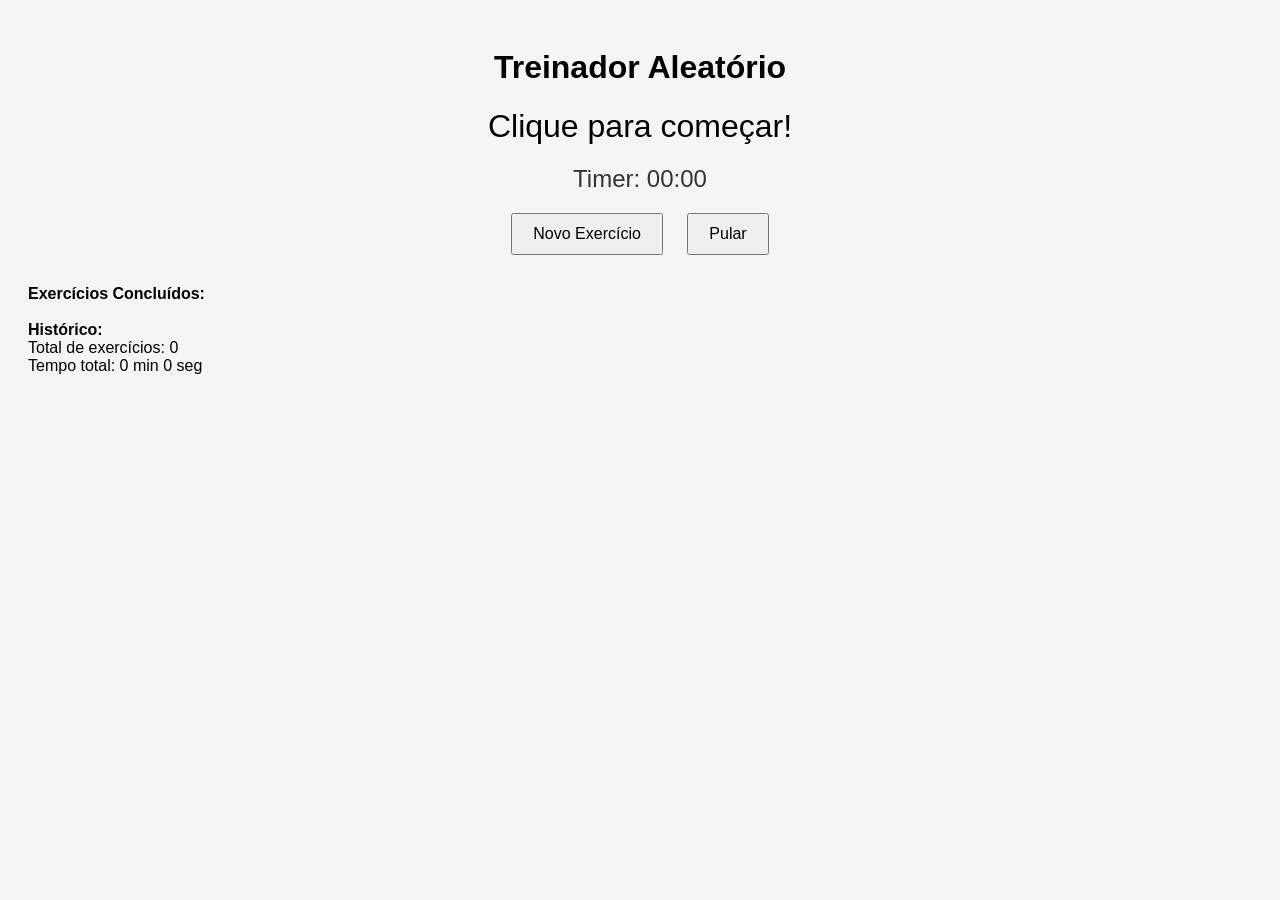
==== index.html @ 1ba65703 "mudando nome do arquivo" ====
<!DOCTYPE html>
<html lang="en">
<head>
    <meta charset="UTF-8">
    <meta name="viewport" content="width=device-width, initial-scale=1.0">
    <title>Exercício Aleatório</title>
    <style>
        body {
            font-family: Arial, sans-serif;
            text-align: center;
            padding: 20px;
            background-color: #f5f5f5;
        }
        #exercise {
            font-size: 2em;
            margin: 20px;
        }
        button {
            padding: 10px 20px;
            font-size: 1em;
            margin: 10px;
        }
        #timer {
            font-size: 1.5em;
            margin: 10px;
            color: #333;
        }
        #completed-list {
            margin-top: 20px;
            font-size: 1em;
            text-align: left;
        }
    </style>
</head>
<body>
    <h1>Treinador Aleatório</h1>
    <div id="exercise">Clique para começar!</div>
    <div id="timer">Timer: 00:00</div>
    <button onclick="startExercise()">Novo Exercício</button>
    <button onclick="skipExercise()">Pular</button>
    <div id="completed-list">Exercícios Concluídos:</div>

    <script src="script.js"></script>
</body>
</html>
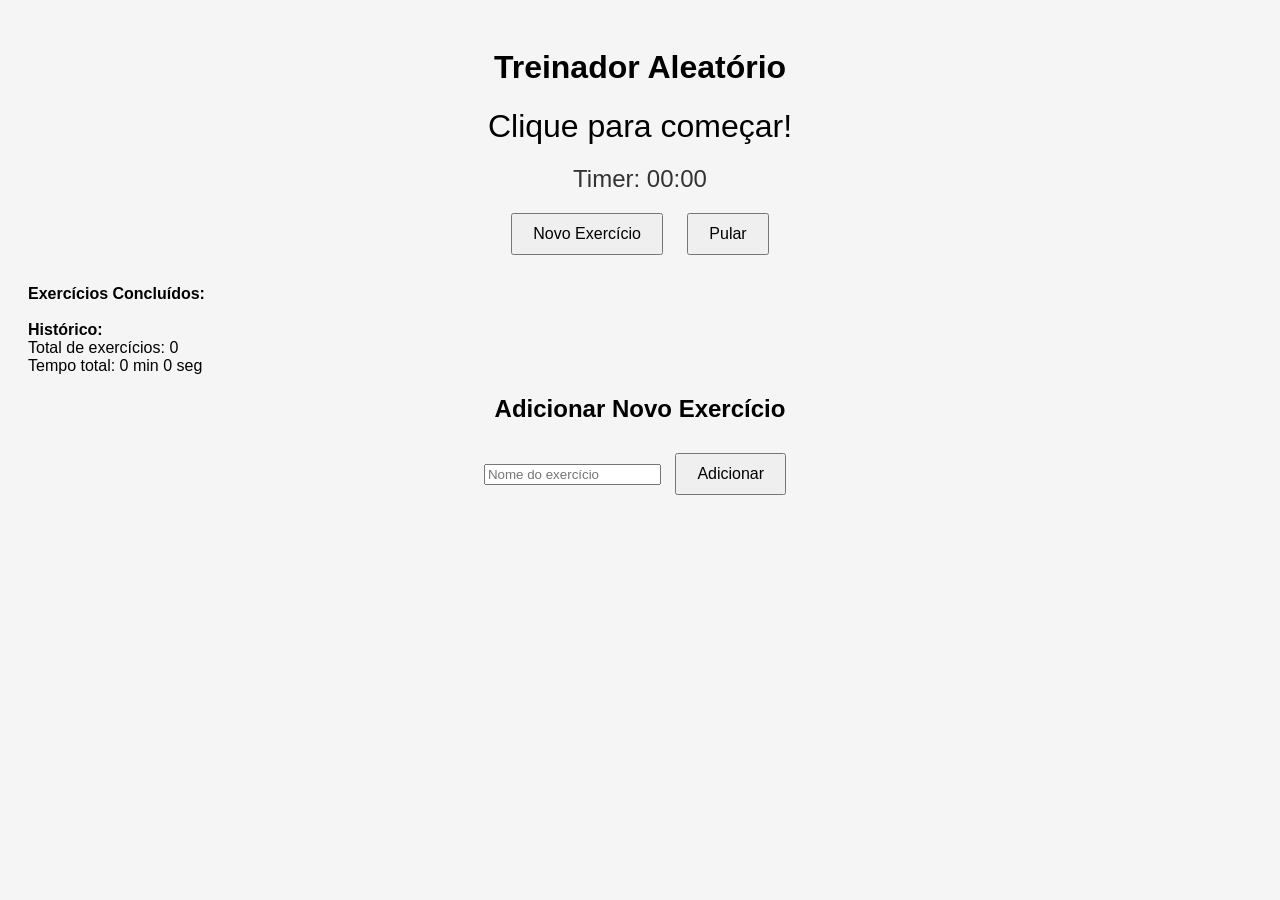
==== commit 7ade19ed: "adc campo de cadastro de exes" ====
--- a/index.html
+++ b/index.html
@@ -40,6 +40,14 @@
     <button onclick="skipExercise()">Pular</button>
     <div id="completed-list">Exercícios Concluídos:</div>
 
+
+    <!-- Formulário para adicionar novos exercícios -->
+    <div id="new-exercise-form">
+        <h2>Adicionar Novo Exercício</h2>
+        <input type="text" id="newExerciseInput" placeholder="Nome do exercício">
+        <button onclick="addNewExercise()">Adicionar</button>
+    </div>
+
     <script src="script.js"></script>
 </body>
 </html>
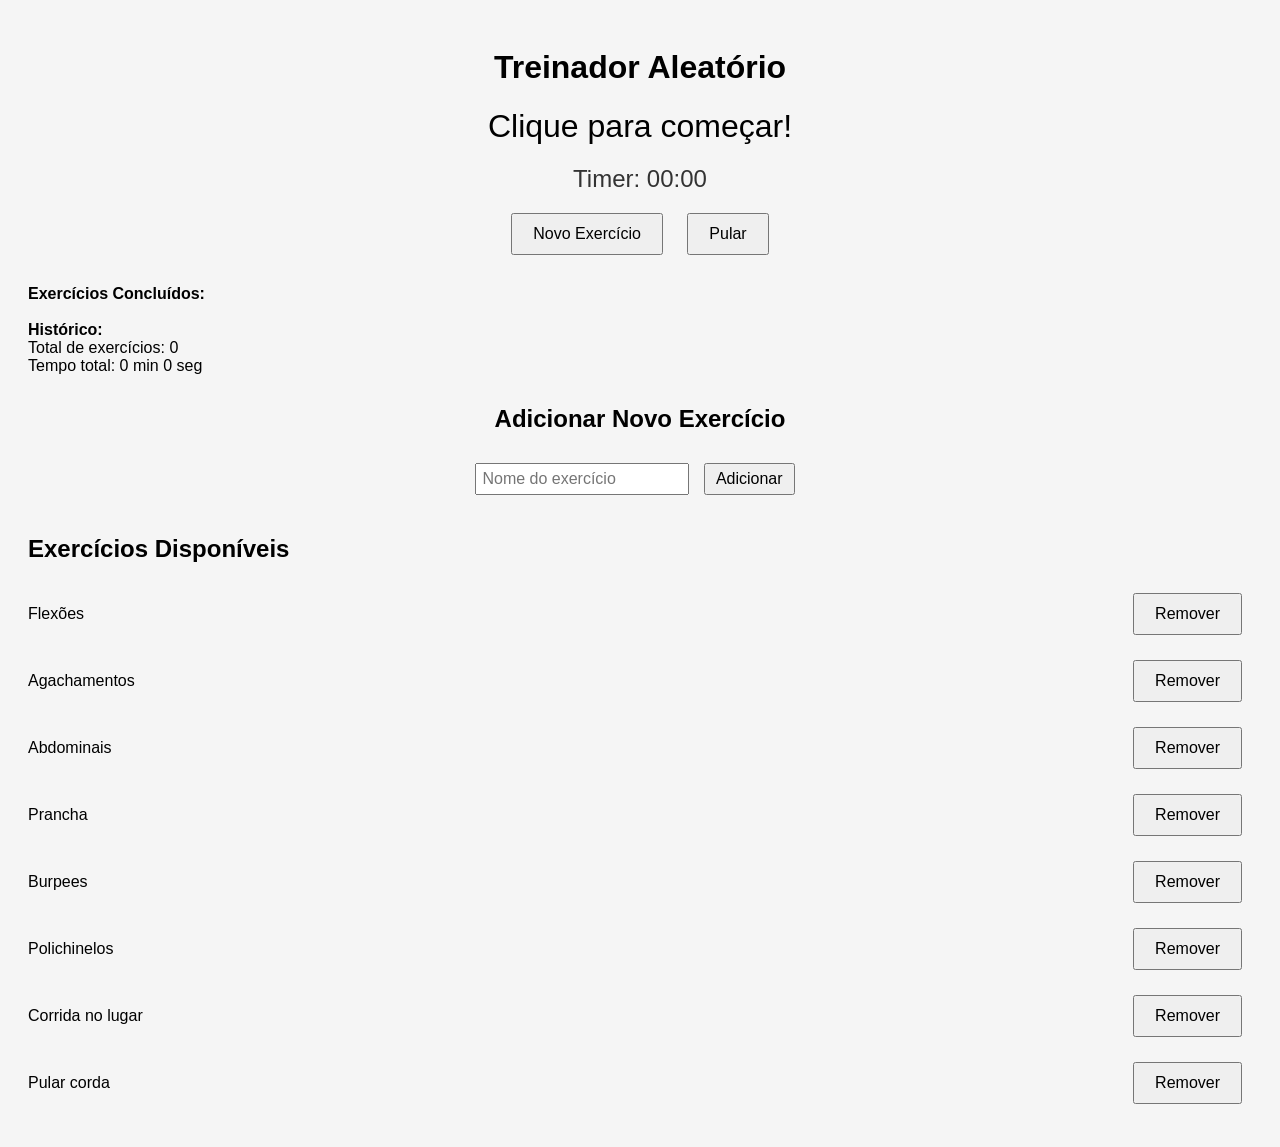
==== commit c4156cdc: "adc lista de exes e remoção de exes" ====
--- a/index.html
+++ b/index.html
@@ -30,6 +30,31 @@
             font-size: 1em;
             text-align: left;
         }
+        #new-exercise-form {
+            margin-top: 30px;
+        }
+        #new-exercise-form input {
+            padding: 5px;
+            font-size: 1em;
+        }
+        #new-exercise-form button {
+            padding: 5px 10px;
+            font-size: 1em;
+        }
+        #available-exercises {
+            margin-top: 30px;
+            text-align: left;
+        }
+        #available-exercises strong {
+            display: inline-block;
+            margin-bottom: 10px;
+        }
+        .exercise-item {
+            display: flex;
+            justify-content: space-between;
+            align-items: center;
+            margin-bottom: 5px;
+        }
     </style>
 </head>
 <body>
@@ -38,8 +63,8 @@
     <div id="timer">Timer: 00:00</div>
     <button onclick="startExercise()">Novo Exercício</button>
     <button onclick="skipExercise()">Pular</button>
+
     <div id="completed-list">Exercícios Concluídos:</div>
-
 
     <!-- Formulário para adicionar novos exercícios -->
     <div id="new-exercise-form">
@@ -48,6 +73,12 @@
         <button onclick="addNewExercise()">Adicionar</button>
     </div>
 
+    <!-- Lista de exercícios disponíveis -->
+    <div id="available-exercises">
+        <h2>Exercícios Disponíveis</h2>
+        <div id="exercise-list"></div>
+    </div>
+
     <script src="script.js"></script>
 </body>
 </html>
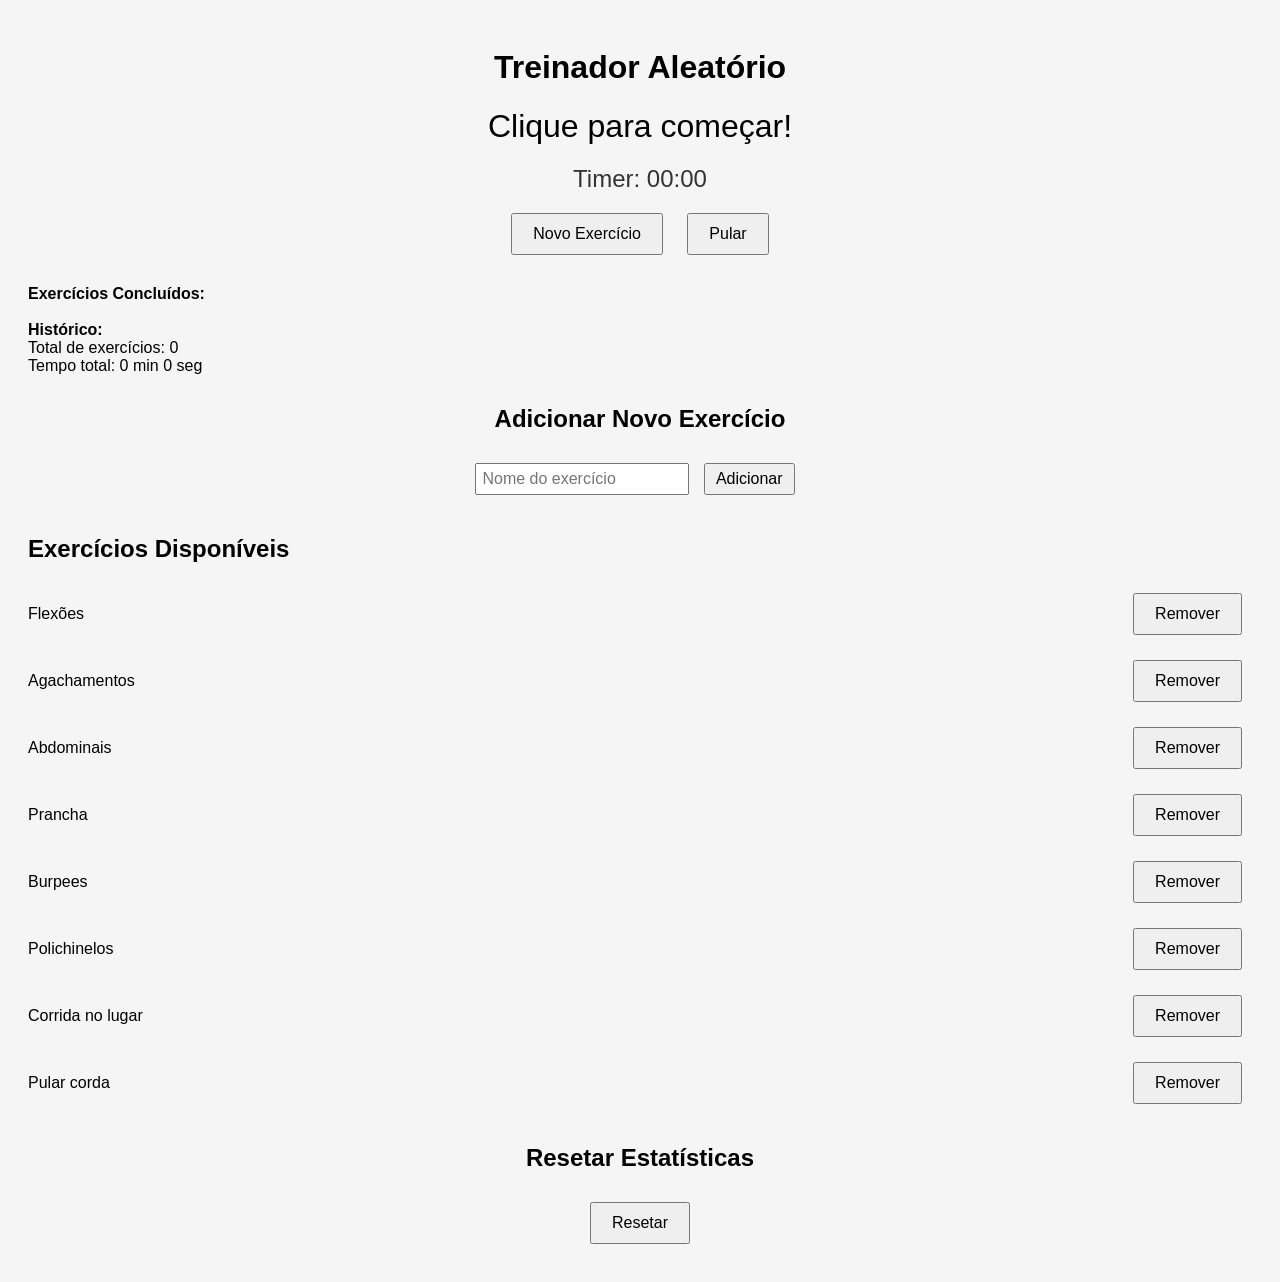
==== commit a3666fa5: "adc opçao de reiniciar as estatisticas" ====
--- a/index.html
+++ b/index.html
@@ -55,6 +55,9 @@
             align-items: center;
             margin-bottom: 5px;
         }
+        #reset-section {
+            margin-top: 30px;
+        }
     </style>
 </head>
 <body>
@@ -79,6 +82,12 @@
         <div id="exercise-list"></div>
     </div>
 
+    <!-- Seção para resetar estatísticas -->
+    <div id="reset-section">
+        <h2>Resetar Estatísticas</h2>
+        <button onclick="resetStats()">Resetar</button>
+    </div>
+
     <script src="script.js"></script>
 </body>
 </html>
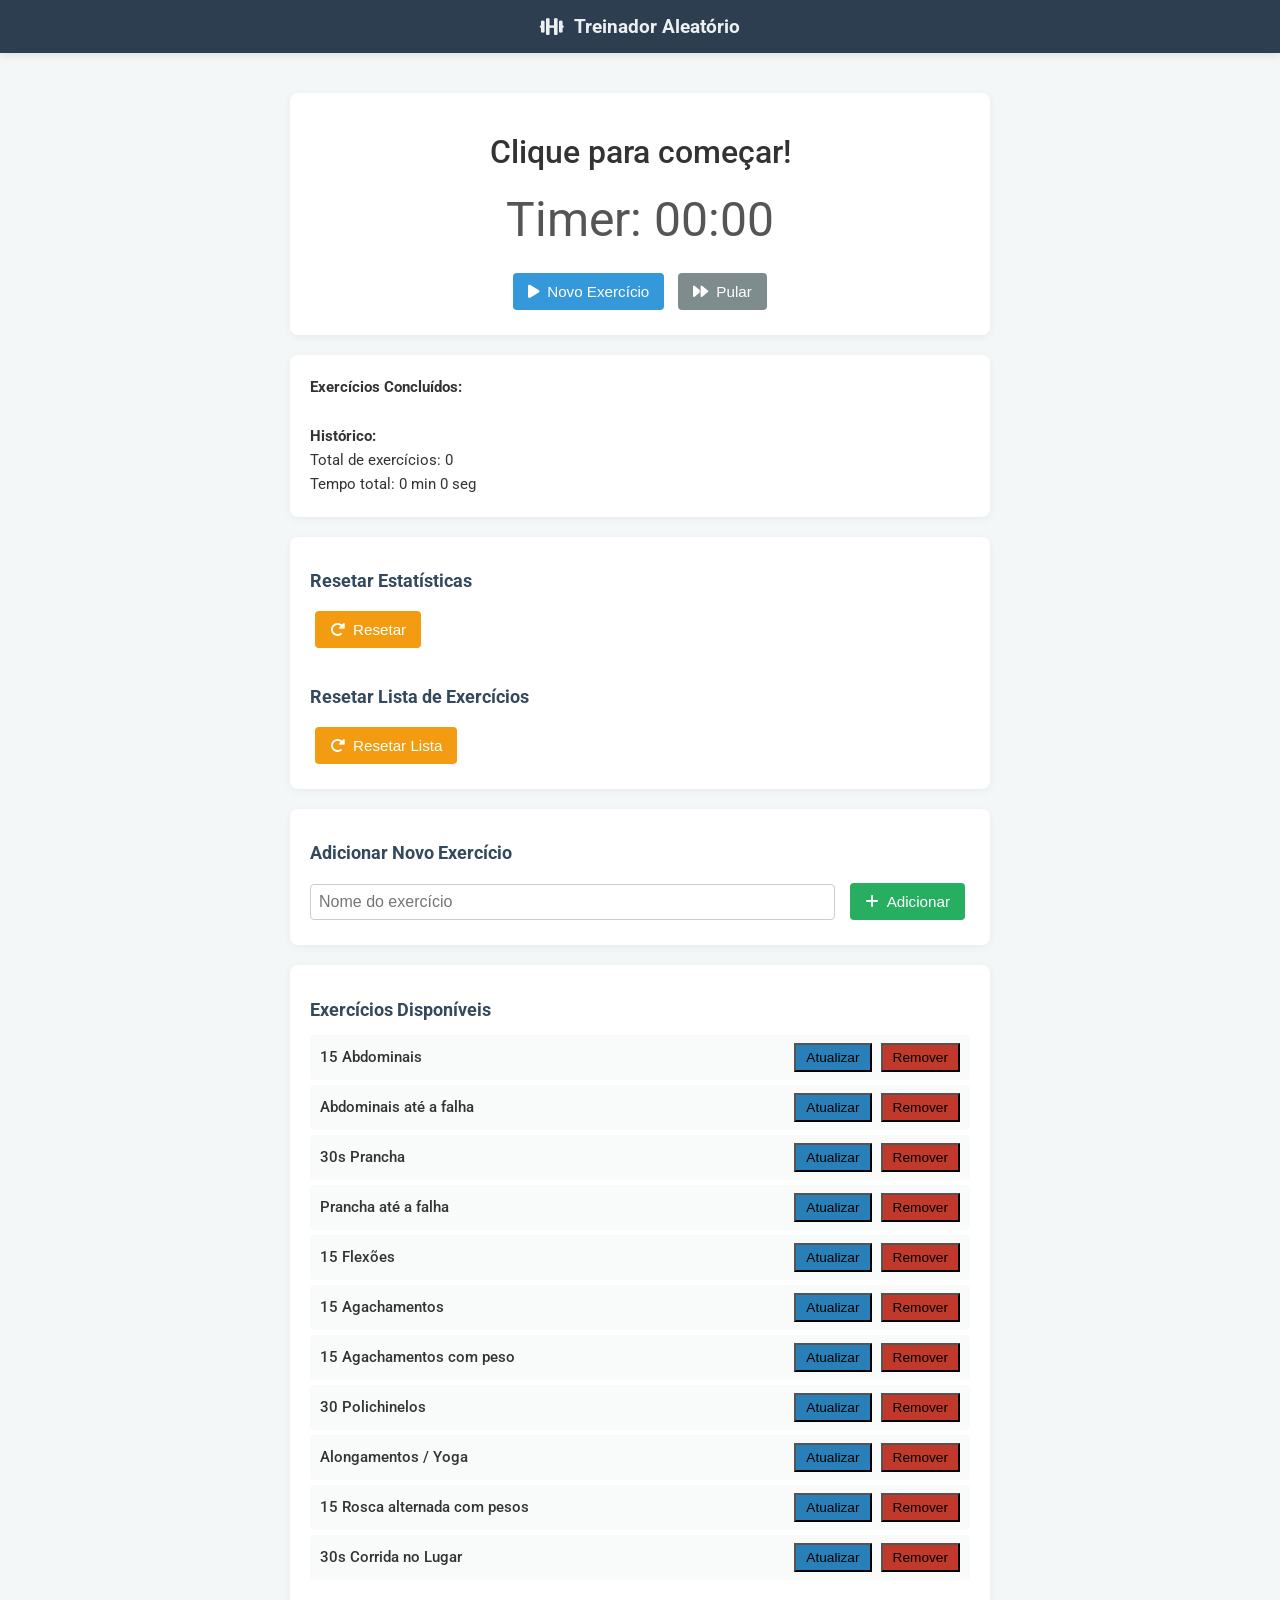
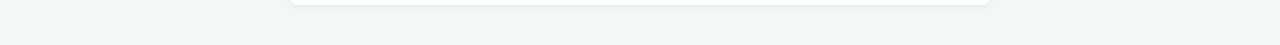
==== commit 58d4d2c5: "mudando ui, incl funcao para resetar localstorage" ====
--- a/index.html
+++ b/index.html
@@ -3,89 +3,60 @@
 <head>
     <meta charset="UTF-8">
     <meta name="viewport" content="width=device-width, initial-scale=1.0">
-    <title>Exercício Aleatório</title>
-    <style>
-        body {
-            font-family: Arial, sans-serif;
-            text-align: center;
-            padding: 20px;
-            background-color: #f5f5f5;
-        }
-        #exercise {
-            font-size: 2em;
-            margin: 20px;
-        }
-        button {
-            padding: 10px 20px;
-            font-size: 1em;
-            margin: 10px;
-        }
-        #timer {
-            font-size: 1.5em;
-            margin: 10px;
-            color: #333;
-        }
-        #completed-list {
-            margin-top: 20px;
-            font-size: 1em;
-            text-align: left;
-        }
-        #new-exercise-form {
-            margin-top: 30px;
-        }
-        #new-exercise-form input {
-            padding: 5px;
-            font-size: 1em;
-        }
-        #new-exercise-form button {
-            padding: 5px 10px;
-            font-size: 1em;
-        }
-        #available-exercises {
-            margin-top: 30px;
-            text-align: left;
-        }
-        #available-exercises strong {
-            display: inline-block;
-            margin-bottom: 10px;
-        }
-        .exercise-item {
-            display: flex;
-            justify-content: space-between;
-            align-items: center;
-            margin-bottom: 5px;
-        }
-        #reset-section {
-            margin-top: 30px;
-        }
-    </style>
+    <title>Treinador Aleatório</title>
+    <!-- Fonte do Google Fonts -->
+    <link rel="preconnect" href="https://fonts.gstatic.com" crossorigin>
+    <link href="https://fonts.googleapis.com/css2?family=Roboto:wght@400;500;700&display=swap" rel="stylesheet">
+    <!-- Ícones do Font Awesome -->
+    <link rel="stylesheet" href="https://cdnjs.cloudflare.com/ajax/libs/font-awesome/6.0.0-beta3/css/all.min.css" integrity="sha512-O8CbeHBQZWz0xy5Xa+Ru04Xckr7EB5p0EdN7HwMrmrS6dPC9/9xf6SCU9DLGQ1akG6Nr4g62o3sEtLxoLkCjKw==" crossorigin="anonymous" referrerpolicy="no-referrer" />
+    <link rel="stylesheet" href="style.css">
 </head>
 <body>
-    <h1>Treinador Aleatório</h1>
-    <div id="exercise">Clique para começar!</div>
-    <div id="timer">Timer: 00:00</div>
-    <button onclick="startExercise()">Novo Exercício</button>
-    <button onclick="skipExercise()">Pular</button>
+    <header>
+        <div class="logo">
+            <i class="fas fa-dumbbell"></i>
+            <span>Treinador Aleatório</span>
+        </div>
+    </header>
 
-    <div id="completed-list">Exercícios Concluídos:</div>
+    <div class="container">
+       
+        <div class="card">
+            <div id="exercise" class="exercise-title">Clique para começar!</div>
+            <div id="timer">Timer: 00:00</div>
+            <div class="button-group">
+                <button onclick="startExercise()" class="btn primary"><i class="fas fa-play"></i> Novo Exercício</button>
+                <button onclick="skipExercise()" class="btn secondary"><i class="fas fa-forward"></i> Pular</button>
+            </div>
+        </div>
 
-    <!-- Formulário para adicionar novos exercícios -->
-    <div id="new-exercise-form">
-        <h2>Adicionar Novo Exercício</h2>
-        <input type="text" id="newExerciseInput" placeholder="Nome do exercício">
-        <button onclick="addNewExercise()">Adicionar</button>
-    </div>
+        <div class="card">
+            <div id="completed-list">Exercícios Concluídos:</div>
+        </div>
 
-    <!-- Lista de exercícios disponíveis -->
-    <div id="available-exercises">
-        <h2>Exercícios Disponíveis</h2>
-        <div id="exercise-list"></div>
-    </div>
+        <div class="card" id="reset-section">
+            <h2>Resetar Estatísticas</h2>
+            <button onclick="resetStats()" class="btn reset"><i class="fas fa-redo-alt"></i> Resetar</button>
+            <br><br>
+            <h2>Resetar Lista de Exercícios</h2>
+            <button onclick="resetExerciseList()" class="btn reset"><i class="fas fa-redo-alt"></i> Resetar Lista</button>
+        </div>
+        
 
-    <!-- Seção para resetar estatísticas -->
-    <div id="reset-section">
-        <h2>Resetar Estatísticas</h2>
-        <button onclick="resetStats()">Resetar</button>
+        <div class="card" id="new-exercise-form">
+            <h2>Adicionar Novo Exercício</h2>
+            <div class="form-row">
+                <input type="text" id="newExerciseInput" placeholder="Nome do exercício">
+                <button onclick="addNewExercise()" class="btn add"><i class="fas fa-plus"></i> Adicionar</button>
+            </div>
+        </div>
+
+        <div class="card" id="available-exercises">
+            <h2>Exercícios Disponíveis</h2>
+            <div id="exercise-list"></div>
+        </div>
+
+
     </div>
 
     <script src="script.js"></script>
--- a/style.css
+++ b/style.css
@@ -0,0 +1,219 @@
+body {
+    margin: 0;
+    background: #f4f7f8;
+    font-family: "Roboto", sans-serif;
+    color: #333;
+}
+
+header {
+    background: #2c3e50;
+    padding: 15px 0;
+    box-shadow: 0 2px 8px rgba(0,0,0,0.1);
+    text-align: center;
+}
+
+header .logo {
+    display: inline-flex;
+    align-items: center;
+    color: #ecf0f1;
+    font-weight: 700;
+    font-size: 1.2em;
+}
+
+header .logo i {
+    margin-right: 10px;
+}
+
+.container {
+    max-width: 700px;
+    margin: 40px auto;
+    padding: 0 20px;
+}
+
+h1 {
+    text-align: center;
+    font-weight: 700;
+    color: #34495e;
+    margin-bottom: 30px;
+}
+
+.card {
+    background: #fff;
+    border-radius: 8px;
+    padding: 20px;
+    margin-bottom: 20px;
+    box-shadow: 0 2px 8px rgba(0,0,0,0.05);
+}
+
+.exercise-title {
+    font-size: 2em;
+    font-weight: 500;
+    text-align: center;
+    margin: 20px 0;
+}
+
+#timer {
+    font-size: 3em;
+    margin-bottom: 20px;
+    text-align: center;
+    color: #555;
+}
+
+.button-group {
+    text-align: center;
+}
+
+.btn {
+    display: inline-flex;
+    align-items: center;
+    justify-content: center;
+    font-weight: 500;
+    border: none;
+    border-radius: 4px;
+    padding: 10px 15px;
+    margin: 5px;
+    cursor: pointer;
+    transition: background 0.3s ease, box-shadow 0.3s ease;
+    color: #fff;
+    font-size: 0.95em;
+}
+
+.btn i {
+    margin-right: 8px;
+}
+
+.btn.primary {
+    background: #3498db;
+}
+
+.btn.primary:hover {
+    background: #2980b9;
+    box-shadow: 0 4px 12px rgba(0,0,0,0.1);
+}
+
+.btn.secondary {
+    background: #7f8c8d;
+}
+
+.btn.secondary:hover {
+    background: #5f6f70;
+    box-shadow: 0 4px 12px rgba(0,0,0,0.1);
+}
+
+.btn.add {
+    background: #27ae60;
+}
+
+.btn.add:hover {
+    background: #1e874b;
+    box-shadow: 0 4px 12px rgba(0,0,0,0.1);
+}
+
+.btn.reset {
+    background: #f39c12;
+}
+
+.btn.reset:hover {
+    background: #d68910;
+    box-shadow: 0 4px 12px rgba(0,0,0,0.1);
+}
+
+.form-row {
+    display: flex;
+    align-items: center;
+    gap: 10px;
+}
+
+.form-row input {
+    flex: 1;
+    padding: 8px;
+    border: 1px solid #ccc;
+    border-radius: 4px;
+    font-size: 1em;
+}
+
+#completed-list,
+#exercise-list {
+    font-size: 0.95em;
+    line-height: 1.6;
+}
+
+#available-exercises h2,
+#new-exercise-form h2,
+#reset-section h2 {
+    font-weight: 700;
+    margin-bottom: 15px;
+    font-size: 1.1em;
+    color: #34495e;
+}
+
+.exercise-item {
+    display: flex;
+    justify-content: space-between;
+    align-items: center;
+    background: #f9fafa;
+    padding: 8px 10px;
+    border-radius: 4px;
+    margin-bottom: 5px;
+}
+
+.exercise-item span {
+    font-size: 1em;
+    font-weight: 500;
+}
+
+.exercise-item button {
+    background: #c0392b;
+    font-size: 0.9em;
+    padding: 5px 10px;
+    margin-left: 5px;
+}
+
+.exercise-item button:hover {
+    background: #a93226;
+    box-shadow: none;
+    transition: none;
+}
+
+.exercise-item button:first-child {
+    background: #2980b9;
+}
+
+.exercise-item button:first-child:hover {
+    background: #2471a3;
+}
+
+@media (max-width: 600px) {
+    .container {
+        margin: 20px auto;
+        padding: 10px;
+    }
+
+    .exercise-title {
+        font-size: 1.6em;
+    }
+
+    .form-row {
+        flex-direction: column;
+        align-items: stretch;
+    }
+
+    .form-row input {
+        margin-bottom: 10px;
+    }
+
+    .exercise-item {
+        flex-direction: column;
+        align-items: flex-start;
+    }
+
+    .exercise-item button {
+        margin-top: 5px;
+        width: 100%;
+    }
+
+    .button-group button {
+        width: 100%;
+        margin: 10px 0;
+    }
+}
